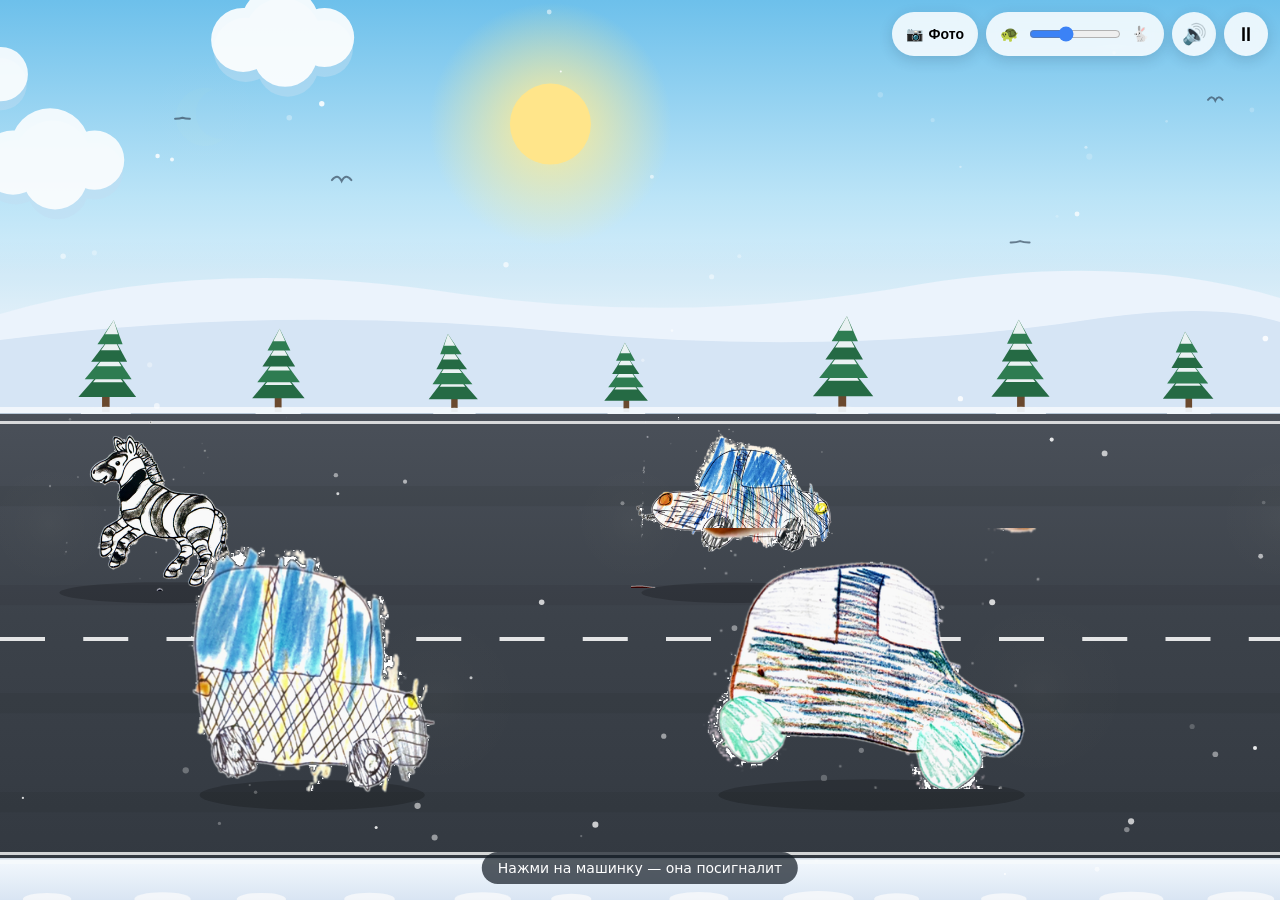
==== index.html @ b276a94a "Сбросить кэш ассетов и сделать кнопку загрузки заметнее" ====
<!doctype html>
<html lang="ru">
<head>
  <meta charset="utf-8">
  <meta name="viewport" content="width=device-width, initial-scale=1, viewport-fit=cover">
  <meta name="theme-color" content="#bfe8fb">
  <meta name="road-build" content="2026-11-26-2">
  <title>Дорога — машинки едут</title>
  <link rel="stylesheet" href="styles.css?v=20261126-2">
</head>
<body>
  <canvas id="scene" aria-label="Дорога, по которой едут машинки"></canvas>

  <div class="hud">
    <button id="addPhotos" class="add-photos" type="button" aria-label="Добавить фото машин" title="Добавить фото"><span aria-hidden="true">📷</span><span>Фото</span></button>
    <label class="speed" title="Скорость потока">
      <span aria-hidden="true">🐢</span>
      <input id="speed" type="range" min="0.4" max="2" step="0.1" value="1" aria-label="Скорость потока">
      <span aria-hidden="true">🐇</span>
    </label>
    <button id="sound" type="button" aria-label="Выключить звук" aria-pressed="true" title="Звук">🔊</button>
    <button id="pause" type="button" aria-label="Пауза" title="Пауза">⏸</button>
  </div>

  <input id="fileInput" type="file" accept="image/*" multiple hidden>

  <div id="hint" class="hint">Нажми на машинку — она посигналит</div>
  <div id="toast" class="toast" role="status" aria-live="polite"></div>

  <aside id="photoPanel" class="photo-panel" aria-label="Только что добавленные машины" hidden>
    <div class="panel-row">
      <div class="panel-meta">
        <span class="panel-label">Новые машины</span>
        <span id="uploadProgress" class="panel-progress" role="status" aria-live="polite"></span>
      </div>
      <button id="panelDone" class="panel-done" type="button">Готово</button>
    </div>
    <div id="panelStrip" class="panel-strip"></div>
    <div class="panel-juice">
      <label for="panelJuice">Сочность</label>
      <input id="panelJuice" type="range" min="0" max="100" step="5" value="50">
      <b id="panelJuiceValue">50%</b>
    </div>
  </aside>

  <div id="dropOverlay" class="drop-overlay" hidden aria-hidden="true">
    <div class="drop-card">
      <span class="drop-icon" aria-hidden="true">🖼️</span>
      <strong>Отпустите фото здесь</strong>
      <span>Машины появятся на дороге</span>
    </div>
  </div>

  <div id="cropModal" class="crop-modal" hidden>
    <div class="crop-dialog" role="dialog" aria-modal="true" aria-labelledby="cropTitle">
      <div class="crop-head">
        <strong id="cropTitle">Обрезать фото</strong>
        <button id="cropCancelX" class="crop-close" type="button" aria-label="Закрыть">×</button>
      </div>
      <div id="cropStage" class="crop-stage">
        <img id="cropImage" alt="Исходное фото машины" draggable="false">
        <div id="cropFrame" class="crop-frame" hidden>
          <span class="crop-handle nw" data-handle="nw"></span>
          <span class="crop-handle ne" data-handle="ne"></span>
          <span class="crop-handle sw" data-handle="sw"></span>
          <span class="crop-handle se" data-handle="se"></span>
          <span class="crop-grid" aria-hidden="true"></span>
        </div>
      </div>
      <div class="crop-actions">
        <button id="cropReset" class="crop-ghost" type="button">Сбросить</button>
        <button id="cropCancel" class="crop-ghost" type="button">Отмена</button>
        <button id="cropApply" class="crop-primary" type="button">Применить</button>
      </div>
    </div>
  </div>

  <script src="image-processing.js?v=20261126-2"></script>
  <script src="car-store.js?v=20261126-2"></script>
  <script src="game.js?v=20261126-2"></script>
</body>
</html>
---- styles.css ----
*,
*::before,
*::after {
  box-sizing: border-box;
}

html,
body {
  margin: 0;
  height: 100%;
  overflow: hidden;
  background: #bfe8fb;
  font-family: system-ui, -apple-system, "Segoe UI", Roboto, sans-serif;
  overscroll-behavior: none;
  -webkit-tap-highlight-color: transparent;
}

#scene {
  position: fixed;
  inset: 0;
  display: block;
  width: 100%;
  height: 100%;
  touch-action: manipulation;
  cursor: pointer;
}

.hud {
  position: fixed;
  top: max(12px, env(safe-area-inset-top));
  right: max(12px, env(safe-area-inset-right));
  display: flex;
  align-items: center;
  gap: 8px;
  z-index: 2;
}

.hud button,
.speed {
  height: 44px;
  border: 0;
  border-radius: 999px;
  background: rgba(255, 255, 255, 0.84);
  box-shadow: 0 4px 14px rgba(20, 40, 60, 0.16);
  backdrop-filter: blur(8px);
  -webkit-backdrop-filter: blur(8px);
}

.hud button {
  width: 44px;
  padding: 0;
  font-size: 20px;
  line-height: 1;
  cursor: pointer;
  transition: transform 0.12s ease, background 0.12s ease;
}

.hud .add-photos {
  display: inline-flex;
  align-items: center;
  justify-content: center;
  gap: 6px;
  width: auto;
  padding: 0 14px;
  font-size: 14px;
  font-weight: 600;
  white-space: nowrap;
}

.hud button:hover {
  background: rgba(255, 255, 255, 0.96);
}

.hud button:active {
  transform: scale(0.93);
}

.hud button[aria-pressed="false"] {
  opacity: 0.6;
}

.speed {
  display: flex;
  align-items: center;
  gap: 8px;
  padding: 0 14px;
  font-size: 15px;
  user-select: none;
}

.speed input {
  width: 92px;
  accent-color: #3b82f6;
  cursor: pointer;
}

.hint {
  position: fixed;
  left: 50%;
  bottom: max(16px, env(safe-area-inset-bottom));
  transform: translateX(-50%);
  padding: 8px 16px;
  border-radius: 999px;
  background: rgba(22, 30, 40, 0.72);
  color: #fff;
  font-size: 14px;
  white-space: nowrap;
  pointer-events: none;
  transition: opacity 0.7s ease;
  z-index: 2;
}

.hint.is-hidden {
  opacity: 0;
}

.toast {
  position: fixed;
  left: 50%;
  top: max(68px, calc(env(safe-area-inset-top) + 60px));
  transform: translate(-50%, -8px);
  max-width: min(90vw, 420px);
  padding: 10px 18px;
  border-radius: 999px;
  background: rgba(22, 30, 40, 0.84);
  color: #fff;
  font-size: 14px;
  text-align: center;
  opacity: 0;
  pointer-events: none;
  transition: opacity 0.35s ease, transform 0.35s ease;
  z-index: 3;
}

.toast.is-visible {
  opacity: 1;
  transform: translate(-50%, 0);
}

/* ============================================================
   Пакетная загрузка фото
   ============================================================ */

.photo-panel {
  position: fixed;
  left: 50%;
  bottom: max(14px, env(safe-area-inset-bottom));
  z-index: 4;
  width: min(94vw, 760px);
  padding: 10px 12px 11px;
  border-radius: 18px;
  background: rgba(255, 255, 255, 0.94);
  box-shadow: 0 12px 34px rgba(20, 40, 60, 0.24);
  backdrop-filter: blur(12px);
  -webkit-backdrop-filter: blur(12px);
  transform: translateX(-50%);
  animation: panel-in 0.22s ease;
}

.photo-panel[hidden],
.drop-overlay[hidden] {
  display: none;
}

@keyframes panel-in {
  from {
    opacity: 0;
    transform: translate(-50%, 12px);
  }
  to {
    opacity: 1;
    transform: translate(-50%, 0);
  }
}

.panel-row {
  display: flex;
  align-items: center;
  gap: 10px;
}

.panel-meta {
  flex: 1;
  min-width: 0;
  display: flex;
  align-items: baseline;
  gap: 8px;
  flex-wrap: wrap;
}

.panel-label {
  font-size: 13px;
  font-weight: 700;
  letter-spacing: -0.01em;
}

.panel-progress {
  font-size: 12px;
  color: #6b7280;
}

.panel-done {
  flex: 0 0 auto;
  min-height: 32px;
  padding: 5px 14px;
  border: 0;
  border-radius: 999px;
  background: #2563eb;
  color: #fff;
  font: inherit;
  font-size: 13px;
  font-weight: 600;
  cursor: pointer;
}

.panel-done:active {
  transform: scale(0.96);
}

.panel-strip {
  display: flex;
  gap: 8px;
  margin-top: 8px;
  padding: 2px 2px 4px;
  overflow-x: auto;
  overscroll-behavior-x: contain;
  scrollbar-width: thin;
}

.panel-strip:empty {
  display: none;
}

.thumb {
  position: relative;
  flex: 0 0 78px;
  width: 78px;
}

.thumb-preview {
  display: block;
  width: 100%;
  height: 58px;
  padding: 3px;
  border: 1px solid #dbe3ed;
  border-radius: 11px;
  background-color: #fff;
  background-image:
    linear-gradient(45deg, #e9eef4 25%, transparent 25%),
    linear-gradient(-45deg, #e9eef4 25%, transparent 25%),
    linear-gradient(45deg, transparent 75%, #e9eef4 75%),
    linear-gradient(-45deg, transparent 75%, #e9eef4 75%);
  background-size: 12px 12px;
  background-position: 0 0, 0 6px, 6px -6px, -6px 0;
  cursor: pointer;
  overflow: hidden;
}

.thumb-preview img {
  width: 100%;
  height: 100%;
  object-fit: contain;
  display: block;
  transition: transform 0.2s ease;
}

.thumb.is-flipped .thumb-preview img {
  transform: scaleX(-1);
}

.thumb-preview:active {
  transform: scale(0.96);
}

.thumb-flip {
  position: absolute;
  left: 5px;
  bottom: 4px;
  padding: 1px 5px;
  border-radius: 999px;
  background: rgba(17, 24, 39, 0.66);
  color: #fff;
  font-size: 10px;
  line-height: 1.5;
  pointer-events: none;
}

.thumb-remove {
  position: absolute;
  top: -6px;
  right: -6px;
  width: 22px;
  height: 22px;
  padding: 0;
  border: 2px solid #fff;
  border-radius: 50%;
  background: #374151;
  color: #fff;
  font: inherit;
  font-size: 14px;
  line-height: 1;
  cursor: pointer;
}

.thumb-remove:active {
  transform: scale(0.9);
}

.thumb-tools {
  display: flex;
  gap: 4px;
  margin-top: 4px;
}

.thumb-tool {
  flex: 1;
  min-width: 0;
  height: 23px;
  padding: 0;
  border: 1px solid #dbe3ed;
  border-radius: 7px;
  background: #f8fafc;
  color: #1f2937;
  font: inherit;
  font-size: 12px;
  line-height: 1;
  cursor: pointer;
}

.thumb-tool:hover {
  background: #eef5ff;
  border-color: #b9cff2;
}

.thumb-tool:active {
  transform: scale(0.94);
}

.thumb-tool:disabled,
.thumb-preview:disabled,
.thumb-remove:disabled {
  opacity: 0.45;
  cursor: default;
}

.thumb.is-busy .thumb-preview {
  opacity: 0.55;
}

.panel-juice {
  display: flex;
  align-items: center;
  gap: 10px;
  margin: 7px 2px 0;
  font-size: 12px;
  color: #4b5563;
}

.panel-juice input {
  flex: 1;
  min-width: 0;
  accent-color: #2563eb;
  cursor: pointer;
}

.panel-juice b {
  min-width: 58px;
  text-align: right;
  font-size: 12px;
  color: #1f2937;
}

.panel-juice input:disabled {
  opacity: 0.45;
  cursor: default;
}

body.panel-open .hint {
  opacity: 0;
}

.drop-overlay {
  position: fixed;
  inset: 0;
  z-index: 9;
  display: grid;
  place-items: center;
  padding: 24px;
  background: rgba(18, 35, 55, 0.34);
  backdrop-filter: blur(3px);
  -webkit-backdrop-filter: blur(3px);
  pointer-events: none;
}

.drop-card {
  display: flex;
  flex-direction: column;
  align-items: center;
  gap: 4px;
  padding: 22px 30px;
  border: 2px dashed rgba(37, 99, 235, 0.6);
  border-radius: 20px;
  background: rgba(255, 255, 255, 0.96);
  box-shadow: 0 14px 40px rgba(20, 40, 60, 0.26);
  text-align: center;
}

.drop-card strong {
  font-size: 17px;
}

.drop-card span:last-child {
  color: #6b7280;
  font-size: 13px;
}

.drop-icon {
  font-size: 32px;
  line-height: 1.2;
}

/* ============================================================
   Ручная обрезка
   ============================================================ */

.crop-modal {
  position: fixed;
  inset: 0;
  z-index: 20;
  display: flex;
  align-items: center;
  justify-content: center;
  padding: 14px;
  background: rgba(12, 22, 36, 0.62);
  backdrop-filter: blur(4px);
  -webkit-backdrop-filter: blur(4px);
}

.crop-modal[hidden],
.crop-frame[hidden] {
  display: none;
}

.crop-dialog {
  display: flex;
  flex-direction: column;
  gap: 10px;
  width: min(94vw, 760px);
  max-height: calc(100vh - 28px);
  max-height: calc(100dvh - 28px);
  padding: 12px;
  border-radius: 18px;
  background: #fff;
  box-shadow: 0 18px 50px rgba(10, 20, 35, 0.3);
}

.crop-head {
  display: flex;
  align-items: center;
  justify-content: space-between;
  gap: 10px;
  padding: 0 2px;
}

.crop-head strong {
  font-size: 15px;
  font-weight: 700;
}

.crop-close {
  flex: 0 0 auto;
  width: 34px;
  height: 34px;
  padding: 0;
  border: 0;
  border-radius: 50%;
  background: #eef2f7;
  color: #1f2937;
  font: inherit;
  font-size: 20px;
  line-height: 1;
  cursor: pointer;
}

.crop-close:disabled {
  opacity: 0.45;
  cursor: default;
}

.crop-stage {
  position: relative;
  align-self: center;
  max-width: 100%;
  line-height: 0;
  user-select: none;
  -webkit-user-select: none;
  touch-action: none;
}

.crop-stage img {
  display: block;
  width: auto;
  height: auto;
  max-width: 100%;
  max-height: min(62vh, 520px);
  max-height: min(62dvh, 520px);
  border-radius: 10px;
  -webkit-user-drag: none;
  user-select: none;
  -webkit-user-select: none;
}

.crop-frame {
  position: absolute;
  box-sizing: border-box;
  border: 2px solid #2563eb;
  box-shadow: 0 0 0 1px rgba(255, 255, 255, 0.8), 0 0 14px rgba(10, 20, 35, 0.3);
  cursor: move;
  touch-action: none;
}

.crop-grid {
  position: absolute;
  inset: 0;
  pointer-events: none;
  background-image:
    linear-gradient(to right, transparent calc(33.33% - 1px), rgba(255, 255, 255, 0.6) 33.33%, transparent calc(33.33% + 1px)),
    linear-gradient(to right, transparent calc(66.66% - 1px), rgba(255, 255, 255, 0.6) 66.66%, transparent calc(66.66% + 1px)),
    linear-gradient(to bottom, transparent calc(33.33% - 1px), rgba(255, 255, 255, 0.6) 33.33%, transparent calc(33.33% + 1px)),
    linear-gradient(to bottom, transparent calc(66.66% - 1px), rgba(255, 255, 255, 0.6) 66.66%, transparent calc(66.66% + 1px));
}

.crop-handle {
  position: absolute;
  width: 24px;
  height: 24px;
  border: 2px solid #2563eb;
  border-radius: 50%;
  background: #fff;
  box-sizing: border-box;
  touch-action: none;
}

.crop-handle.nw {
  left: -12px;
  top: -12px;
  cursor: nwse-resize;
}

.crop-handle.ne {
  right: -12px;
  top: -12px;
  cursor: nesw-resize;
}

.crop-handle.sw {
  left: -12px;
  bottom: -12px;
  cursor: nesw-resize;
}

.crop-handle.se {
  right: -12px;
  bottom: -12px;
  cursor: nwse-resize;
}

.crop-actions {
  display: flex;
  justify-content: flex-end;
  gap: 8px;
  flex-wrap: wrap;
}

.crop-primary,
.crop-ghost {
  min-height: 40px;
  padding: 8px 16px;
  border: 0;
  border-radius: 11px;
  font: inherit;
  font-size: 14px;
  font-weight: 600;
  cursor: pointer;
}

.crop-primary {
  background: #2563eb;
  color: #fff;
}

.crop-primary:disabled {
  background: #a9b8d4;
  cursor: default;
}

.crop-ghost {
  background: #eef2f7;
  color: #1f2937;
}

.crop-ghost:disabled {
  opacity: 0.5;
  cursor: default;
}

@media (max-width: 560px) {
  .speed {
    display: none;
  }

  .photo-panel {
    width: calc(100vw - 16px);
    padding: 9px 10px 10px;
  }

  .thumb {
    flex-basis: 68px;
    width: 68px;
  }

  .thumb-preview {
    height: 52px;
  }

  .thumb-tool {
    height: 22px;
  }

  .crop-dialog {
    width: calc(100vw - 16px);
    padding: 10px;
  }

  .crop-actions button {
    flex: 1;
    min-width: 0;
  }

  .panel-juice b {
    min-width: 48px;
  }
}

@media (prefers-reduced-motion: reduce) {
  .hud button {
    transition: none;
  }
  .hint {
    transition: none;
  }
  .photo-panel {
    animation: none;
  }
}
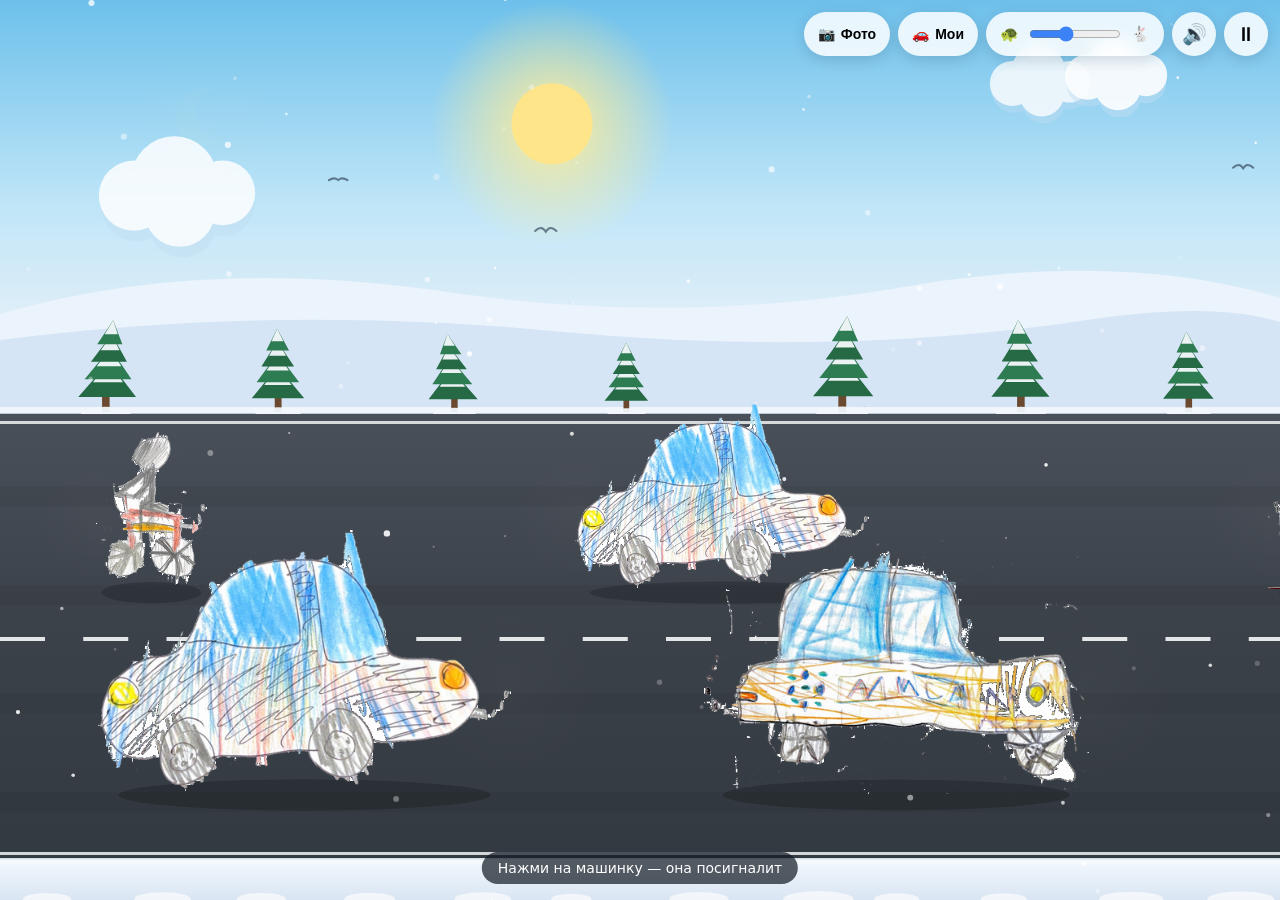
==== commit 5bb314e7: "Добавить гараж локальных машин и очистку" ====
--- a/index.html
+++ b/index.html
@@ -4,15 +4,16 @@
   <meta charset="utf-8">
   <meta name="viewport" content="width=device-width, initial-scale=1, viewport-fit=cover">
   <meta name="theme-color" content="#bfe8fb">
-  <meta name="road-build" content="2026-11-26-2">
+  <meta name="road-build" content="2026-11-26-3">
   <title>Дорога — машинки едут</title>
-  <link rel="stylesheet" href="styles.css?v=20261126-2">
+  <link rel="stylesheet" href="styles.css?v=20261126-3">
 </head>
 <body>
   <canvas id="scene" aria-label="Дорога, по которой едут машинки"></canvas>
 
   <div class="hud">
-    <button id="addPhotos" class="add-photos" type="button" aria-label="Добавить фото машин" title="Добавить фото"><span aria-hidden="true">📷</span><span>Фото</span></button>
+    <button id="addPhotos" class="wide-btn" type="button" aria-label="Добавить фото машин" title="Добавить фото"><span aria-hidden="true">📷</span><span>Фото</span></button>
+    <button id="garageBtn" class="wide-btn" type="button" aria-label="Мои машины" title="Мои машины"><span aria-hidden="true">🚗</span><span>Мои</span></button>
     <label class="speed" title="Скорость потока">
       <span aria-hidden="true">🐢</span>
       <input id="speed" type="range" min="0.4" max="2" step="0.1" value="1" aria-label="Скорость потока">
@@ -30,9 +31,10 @@
   <aside id="photoPanel" class="photo-panel" aria-label="Только что добавленные машины" hidden>
     <div class="panel-row">
       <div class="panel-meta">
-        <span class="panel-label">Новые машины</span>
+        <span id="panelLabel" class="panel-label">Новые машины</span>
         <span id="uploadProgress" class="panel-progress" role="status" aria-live="polite"></span>
       </div>
+      <button id="panelClear" class="panel-clear" type="button" aria-label="Удалить все локальные машины" title="Удалить все локальные машины">🗑</button>
       <button id="panelDone" class="panel-done" type="button">Готово</button>
     </div>
     <div id="panelStrip" class="panel-strip"></div>
@@ -75,8 +77,8 @@
     </div>
   </div>
 
-  <script src="image-processing.js?v=20261126-2"></script>
-  <script src="car-store.js?v=20261126-2"></script>
-  <script src="game.js?v=20261126-2"></script>
+  <script src="image-processing.js?v=20261126-3"></script>
+  <script src="car-store.js?v=20261126-3"></script>
+  <script src="game.js?v=20261126-3"></script>
 </body>
 </html>
--- a/styles.css
+++ b/styles.css
@@ -55,7 +55,7 @@
   transition: transform 0.12s ease, background 0.12s ease;
 }
 
-.hud .add-photos {
+.hud .wide-btn {
   display: inline-flex;
   align-items: center;
   justify-content: center;
@@ -213,6 +213,26 @@
   cursor: pointer;
 }
 
+.panel-clear {
+  flex: 0 0 auto;
+  width: 34px;
+  height: 34px;
+  padding: 0;
+  border: 0;
+  border-radius: 50%;
+  background: #fdecec;
+  color: #b91c1c;
+  font: inherit;
+  font-size: 15px;
+  line-height: 1;
+  cursor: pointer;
+}
+
+.panel-clear:disabled {
+  opacity: 0.45;
+  cursor: default;
+}
+
 .panel-done:active {
   transform: scale(0.96);
 }
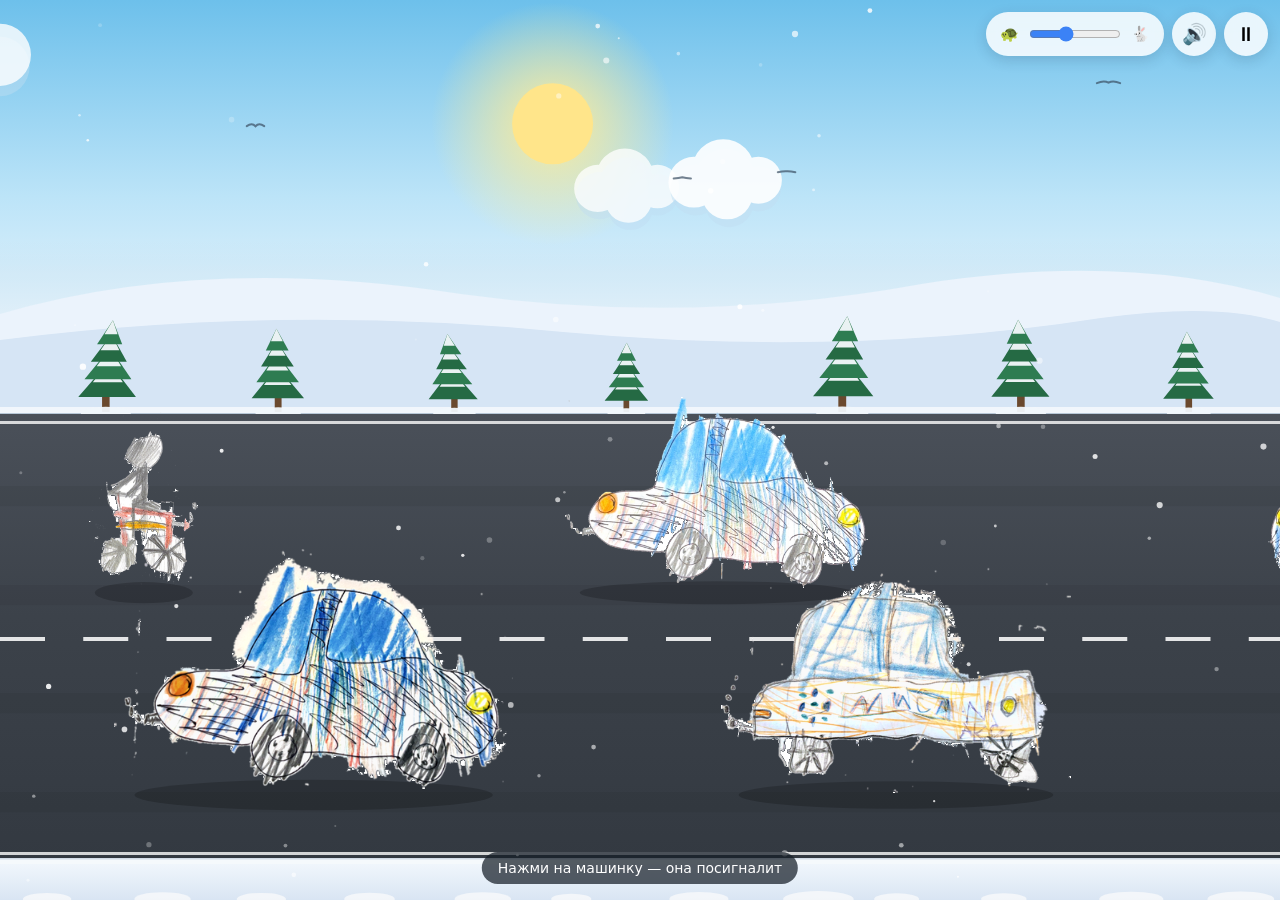
==== commit 60a03958: "Перенести редактирование машин в админку, добавить список и удаление из GitHub" ====
--- a/index.html
+++ b/index.html
@@ -4,16 +4,14 @@
   <meta charset="utf-8">
   <meta name="viewport" content="width=device-width, initial-scale=1, viewport-fit=cover">
   <meta name="theme-color" content="#bfe8fb">
-  <meta name="road-build" content="2026-11-26-3">
+  <meta name="road-build" content="2026-11-27-1">
   <title>Дорога — машинки едут</title>
-  <link rel="stylesheet" href="styles.css?v=20261126-3">
+  <link rel="stylesheet" href="styles.css?v=20261127-1">
 </head>
 <body>
   <canvas id="scene" aria-label="Дорога, по которой едут машинки"></canvas>
 
   <div class="hud">
-    <button id="addPhotos" class="wide-btn" type="button" aria-label="Добавить фото машин" title="Добавить фото"><span aria-hidden="true">📷</span><span>Фото</span></button>
-    <button id="garageBtn" class="wide-btn" type="button" aria-label="Мои машины" title="Мои машины"><span aria-hidden="true">🚗</span><span>Мои</span></button>
     <label class="speed" title="Скорость потока">
       <span aria-hidden="true">🐢</span>
       <input id="speed" type="range" min="0.4" max="2" step="0.1" value="1" aria-label="Скорость потока">
@@ -23,62 +21,9 @@
     <button id="pause" type="button" aria-label="Пауза" title="Пауза">⏸</button>
   </div>
 
-  <input id="fileInput" type="file" accept="image/*" multiple hidden>
-
   <div id="hint" class="hint">Нажми на машинку — она посигналит</div>
   <div id="toast" class="toast" role="status" aria-live="polite"></div>
 
-  <aside id="photoPanel" class="photo-panel" aria-label="Только что добавленные машины" hidden>
-    <div class="panel-row">
-      <div class="panel-meta">
-        <span id="panelLabel" class="panel-label">Новые машины</span>
-        <span id="uploadProgress" class="panel-progress" role="status" aria-live="polite"></span>
-      </div>
-      <button id="panelClear" class="panel-clear" type="button" aria-label="Удалить все локальные машины" title="Удалить все локальные машины">🗑</button>
-      <button id="panelDone" class="panel-done" type="button">Готово</button>
-    </div>
-    <div id="panelStrip" class="panel-strip"></div>
-    <div class="panel-juice">
-      <label for="panelJuice">Сочность</label>
-      <input id="panelJuice" type="range" min="0" max="100" step="5" value="50">
-      <b id="panelJuiceValue">50%</b>
-    </div>
-  </aside>
-
-  <div id="dropOverlay" class="drop-overlay" hidden aria-hidden="true">
-    <div class="drop-card">
-      <span class="drop-icon" aria-hidden="true">🖼️</span>
-      <strong>Отпустите фото здесь</strong>
-      <span>Машины появятся на дороге</span>
-    </div>
-  </div>
-
-  <div id="cropModal" class="crop-modal" hidden>
-    <div class="crop-dialog" role="dialog" aria-modal="true" aria-labelledby="cropTitle">
-      <div class="crop-head">
-        <strong id="cropTitle">Обрезать фото</strong>
-        <button id="cropCancelX" class="crop-close" type="button" aria-label="Закрыть">×</button>
-      </div>
-      <div id="cropStage" class="crop-stage">
-        <img id="cropImage" alt="Исходное фото машины" draggable="false">
-        <div id="cropFrame" class="crop-frame" hidden>
-          <span class="crop-handle nw" data-handle="nw"></span>
-          <span class="crop-handle ne" data-handle="ne"></span>
-          <span class="crop-handle sw" data-handle="sw"></span>
-          <span class="crop-handle se" data-handle="se"></span>
-          <span class="crop-grid" aria-hidden="true"></span>
-        </div>
-      </div>
-      <div class="crop-actions">
-        <button id="cropReset" class="crop-ghost" type="button">Сбросить</button>
-        <button id="cropCancel" class="crop-ghost" type="button">Отмена</button>
-        <button id="cropApply" class="crop-primary" type="button">Применить</button>
-      </div>
-    </div>
-  </div>
-
-  <script src="image-processing.js?v=20261126-3"></script>
-  <script src="car-store.js?v=20261126-3"></script>
-  <script src="game.js?v=20261126-3"></script>
+  <script src="game.js?v=20261127-1"></script>
 </body>
 </html>
--- a/styles.css
+++ b/styles.css
@@ -53,18 +53,6 @@
   line-height: 1;
   cursor: pointer;
   transition: transform 0.12s ease, background 0.12s ease;
-}
-
-.hud .wide-btn {
-  display: inline-flex;
-  align-items: center;
-  justify-content: center;
-  gap: 6px;
-  width: auto;
-  padding: 0 14px;
-  font-size: 14px;
-  font-weight: 600;
-  white-space: nowrap;
 }
 
 .hud button:hover {
@@ -137,528 +125,9 @@
   transform: translate(-50%, 0);
 }
 
-/* ============================================================
-   Пакетная загрузка фото
-   ============================================================ */
-
-.photo-panel {
-  position: fixed;
-  left: 50%;
-  bottom: max(14px, env(safe-area-inset-bottom));
-  z-index: 4;
-  width: min(94vw, 760px);
-  padding: 10px 12px 11px;
-  border-radius: 18px;
-  background: rgba(255, 255, 255, 0.94);
-  box-shadow: 0 12px 34px rgba(20, 40, 60, 0.24);
-  backdrop-filter: blur(12px);
-  -webkit-backdrop-filter: blur(12px);
-  transform: translateX(-50%);
-  animation: panel-in 0.22s ease;
-}
-
-.photo-panel[hidden],
-.drop-overlay[hidden] {
-  display: none;
-}
-
-@keyframes panel-in {
-  from {
-    opacity: 0;
-    transform: translate(-50%, 12px);
-  }
-  to {
-    opacity: 1;
-    transform: translate(-50%, 0);
-  }
-}
-
-.panel-row {
-  display: flex;
-  align-items: center;
-  gap: 10px;
-}
-
-.panel-meta {
-  flex: 1;
-  min-width: 0;
-  display: flex;
-  align-items: baseline;
-  gap: 8px;
-  flex-wrap: wrap;
-}
-
-.panel-label {
-  font-size: 13px;
-  font-weight: 700;
-  letter-spacing: -0.01em;
-}
-
-.panel-progress {
-  font-size: 12px;
-  color: #6b7280;
-}
-
-.panel-done {
-  flex: 0 0 auto;
-  min-height: 32px;
-  padding: 5px 14px;
-  border: 0;
-  border-radius: 999px;
-  background: #2563eb;
-  color: #fff;
-  font: inherit;
-  font-size: 13px;
-  font-weight: 600;
-  cursor: pointer;
-}
-
-.panel-clear {
-  flex: 0 0 auto;
-  width: 34px;
-  height: 34px;
-  padding: 0;
-  border: 0;
-  border-radius: 50%;
-  background: #fdecec;
-  color: #b91c1c;
-  font: inherit;
-  font-size: 15px;
-  line-height: 1;
-  cursor: pointer;
-}
-
-.panel-clear:disabled {
-  opacity: 0.45;
-  cursor: default;
-}
-
-.panel-done:active {
-  transform: scale(0.96);
-}
-
-.panel-strip {
-  display: flex;
-  gap: 8px;
-  margin-top: 8px;
-  padding: 2px 2px 4px;
-  overflow-x: auto;
-  overscroll-behavior-x: contain;
-  scrollbar-width: thin;
-}
-
-.panel-strip:empty {
-  display: none;
-}
-
-.thumb {
-  position: relative;
-  flex: 0 0 78px;
-  width: 78px;
-}
-
-.thumb-preview {
-  display: block;
-  width: 100%;
-  height: 58px;
-  padding: 3px;
-  border: 1px solid #dbe3ed;
-  border-radius: 11px;
-  background-color: #fff;
-  background-image:
-    linear-gradient(45deg, #e9eef4 25%, transparent 25%),
-    linear-gradient(-45deg, #e9eef4 25%, transparent 25%),
-    linear-gradient(45deg, transparent 75%, #e9eef4 75%),
-    linear-gradient(-45deg, transparent 75%, #e9eef4 75%);
-  background-size: 12px 12px;
-  background-position: 0 0, 0 6px, 6px -6px, -6px 0;
-  cursor: pointer;
-  overflow: hidden;
-}
-
-.thumb-preview img {
-  width: 100%;
-  height: 100%;
-  object-fit: contain;
-  display: block;
-  transition: transform 0.2s ease;
-}
-
-.thumb.is-flipped .thumb-preview img {
-  transform: scaleX(-1);
-}
-
-.thumb-preview:active {
-  transform: scale(0.96);
-}
-
-.thumb-flip {
-  position: absolute;
-  left: 5px;
-  bottom: 4px;
-  padding: 1px 5px;
-  border-radius: 999px;
-  background: rgba(17, 24, 39, 0.66);
-  color: #fff;
-  font-size: 10px;
-  line-height: 1.5;
-  pointer-events: none;
-}
-
-.thumb-remove {
-  position: absolute;
-  top: -6px;
-  right: -6px;
-  width: 22px;
-  height: 22px;
-  padding: 0;
-  border: 2px solid #fff;
-  border-radius: 50%;
-  background: #374151;
-  color: #fff;
-  font: inherit;
-  font-size: 14px;
-  line-height: 1;
-  cursor: pointer;
-}
-
-.thumb-remove:active {
-  transform: scale(0.9);
-}
-
-.thumb-tools {
-  display: flex;
-  gap: 4px;
-  margin-top: 4px;
-}
-
-.thumb-tool {
-  flex: 1;
-  min-width: 0;
-  height: 23px;
-  padding: 0;
-  border: 1px solid #dbe3ed;
-  border-radius: 7px;
-  background: #f8fafc;
-  color: #1f2937;
-  font: inherit;
-  font-size: 12px;
-  line-height: 1;
-  cursor: pointer;
-}
-
-.thumb-tool:hover {
-  background: #eef5ff;
-  border-color: #b9cff2;
-}
-
-.thumb-tool:active {
-  transform: scale(0.94);
-}
-
-.thumb-tool:disabled,
-.thumb-preview:disabled,
-.thumb-remove:disabled {
-  opacity: 0.45;
-  cursor: default;
-}
-
-.thumb.is-busy .thumb-preview {
-  opacity: 0.55;
-}
-
-.panel-juice {
-  display: flex;
-  align-items: center;
-  gap: 10px;
-  margin: 7px 2px 0;
-  font-size: 12px;
-  color: #4b5563;
-}
-
-.panel-juice input {
-  flex: 1;
-  min-width: 0;
-  accent-color: #2563eb;
-  cursor: pointer;
-}
-
-.panel-juice b {
-  min-width: 58px;
-  text-align: right;
-  font-size: 12px;
-  color: #1f2937;
-}
-
-.panel-juice input:disabled {
-  opacity: 0.45;
-  cursor: default;
-}
-
-body.panel-open .hint {
-  opacity: 0;
-}
-
-.drop-overlay {
-  position: fixed;
-  inset: 0;
-  z-index: 9;
-  display: grid;
-  place-items: center;
-  padding: 24px;
-  background: rgba(18, 35, 55, 0.34);
-  backdrop-filter: blur(3px);
-  -webkit-backdrop-filter: blur(3px);
-  pointer-events: none;
-}
-
-.drop-card {
-  display: flex;
-  flex-direction: column;
-  align-items: center;
-  gap: 4px;
-  padding: 22px 30px;
-  border: 2px dashed rgba(37, 99, 235, 0.6);
-  border-radius: 20px;
-  background: rgba(255, 255, 255, 0.96);
-  box-shadow: 0 14px 40px rgba(20, 40, 60, 0.26);
-  text-align: center;
-}
-
-.drop-card strong {
-  font-size: 17px;
-}
-
-.drop-card span:last-child {
-  color: #6b7280;
-  font-size: 13px;
-}
-
-.drop-icon {
-  font-size: 32px;
-  line-height: 1.2;
-}
-
-/* ============================================================
-   Ручная обрезка
-   ============================================================ */
-
-.crop-modal {
-  position: fixed;
-  inset: 0;
-  z-index: 20;
-  display: flex;
-  align-items: center;
-  justify-content: center;
-  padding: 14px;
-  background: rgba(12, 22, 36, 0.62);
-  backdrop-filter: blur(4px);
-  -webkit-backdrop-filter: blur(4px);
-}
-
-.crop-modal[hidden],
-.crop-frame[hidden] {
-  display: none;
-}
-
-.crop-dialog {
-  display: flex;
-  flex-direction: column;
-  gap: 10px;
-  width: min(94vw, 760px);
-  max-height: calc(100vh - 28px);
-  max-height: calc(100dvh - 28px);
-  padding: 12px;
-  border-radius: 18px;
-  background: #fff;
-  box-shadow: 0 18px 50px rgba(10, 20, 35, 0.3);
-}
-
-.crop-head {
-  display: flex;
-  align-items: center;
-  justify-content: space-between;
-  gap: 10px;
-  padding: 0 2px;
-}
-
-.crop-head strong {
-  font-size: 15px;
-  font-weight: 700;
-}
-
-.crop-close {
-  flex: 0 0 auto;
-  width: 34px;
-  height: 34px;
-  padding: 0;
-  border: 0;
-  border-radius: 50%;
-  background: #eef2f7;
-  color: #1f2937;
-  font: inherit;
-  font-size: 20px;
-  line-height: 1;
-  cursor: pointer;
-}
-
-.crop-close:disabled {
-  opacity: 0.45;
-  cursor: default;
-}
-
-.crop-stage {
-  position: relative;
-  align-self: center;
-  max-width: 100%;
-  line-height: 0;
-  user-select: none;
-  -webkit-user-select: none;
-  touch-action: none;
-}
-
-.crop-stage img {
-  display: block;
-  width: auto;
-  height: auto;
-  max-width: 100%;
-  max-height: min(62vh, 520px);
-  max-height: min(62dvh, 520px);
-  border-radius: 10px;
-  -webkit-user-drag: none;
-  user-select: none;
-  -webkit-user-select: none;
-}
-
-.crop-frame {
-  position: absolute;
-  box-sizing: border-box;
-  border: 2px solid #2563eb;
-  box-shadow: 0 0 0 1px rgba(255, 255, 255, 0.8), 0 0 14px rgba(10, 20, 35, 0.3);
-  cursor: move;
-  touch-action: none;
-}
-
-.crop-grid {
-  position: absolute;
-  inset: 0;
-  pointer-events: none;
-  background-image:
-    linear-gradient(to right, transparent calc(33.33% - 1px), rgba(255, 255, 255, 0.6) 33.33%, transparent calc(33.33% + 1px)),
-    linear-gradient(to right, transparent calc(66.66% - 1px), rgba(255, 255, 255, 0.6) 66.66%, transparent calc(66.66% + 1px)),
-    linear-gradient(to bottom, transparent calc(33.33% - 1px), rgba(255, 255, 255, 0.6) 33.33%, transparent calc(33.33% + 1px)),
-    linear-gradient(to bottom, transparent calc(66.66% - 1px), rgba(255, 255, 255, 0.6) 66.66%, transparent calc(66.66% + 1px));
-}
-
-.crop-handle {
-  position: absolute;
-  width: 24px;
-  height: 24px;
-  border: 2px solid #2563eb;
-  border-radius: 50%;
-  background: #fff;
-  box-sizing: border-box;
-  touch-action: none;
-}
-
-.crop-handle.nw {
-  left: -12px;
-  top: -12px;
-  cursor: nwse-resize;
-}
-
-.crop-handle.ne {
-  right: -12px;
-  top: -12px;
-  cursor: nesw-resize;
-}
-
-.crop-handle.sw {
-  left: -12px;
-  bottom: -12px;
-  cursor: nesw-resize;
-}
-
-.crop-handle.se {
-  right: -12px;
-  bottom: -12px;
-  cursor: nwse-resize;
-}
-
-.crop-actions {
-  display: flex;
-  justify-content: flex-end;
-  gap: 8px;
-  flex-wrap: wrap;
-}
-
-.crop-primary,
-.crop-ghost {
-  min-height: 40px;
-  padding: 8px 16px;
-  border: 0;
-  border-radius: 11px;
-  font: inherit;
-  font-size: 14px;
-  font-weight: 600;
-  cursor: pointer;
-}
-
-.crop-primary {
-  background: #2563eb;
-  color: #fff;
-}
-
-.crop-primary:disabled {
-  background: #a9b8d4;
-  cursor: default;
-}
-
-.crop-ghost {
-  background: #eef2f7;
-  color: #1f2937;
-}
-
-.crop-ghost:disabled {
-  opacity: 0.5;
-  cursor: default;
-}
-
 @media (max-width: 560px) {
   .speed {
     display: none;
-  }
-
-  .photo-panel {
-    width: calc(100vw - 16px);
-    padding: 9px 10px 10px;
-  }
-
-  .thumb {
-    flex-basis: 68px;
-    width: 68px;
-  }
-
-  .thumb-preview {
-    height: 52px;
-  }
-
-  .thumb-tool {
-    height: 22px;
-  }
-
-  .crop-dialog {
-    width: calc(100vw - 16px);
-    padding: 10px;
-  }
-
-  .crop-actions button {
-    flex: 1;
-    min-width: 0;
-  }
-
-  .panel-juice b {
-    min-width: 48px;
   }
 }
 
@@ -669,7 +138,4 @@
   .hint {
     transition: none;
   }
-  .photo-panel {
-    animation: none;
-  }
 }
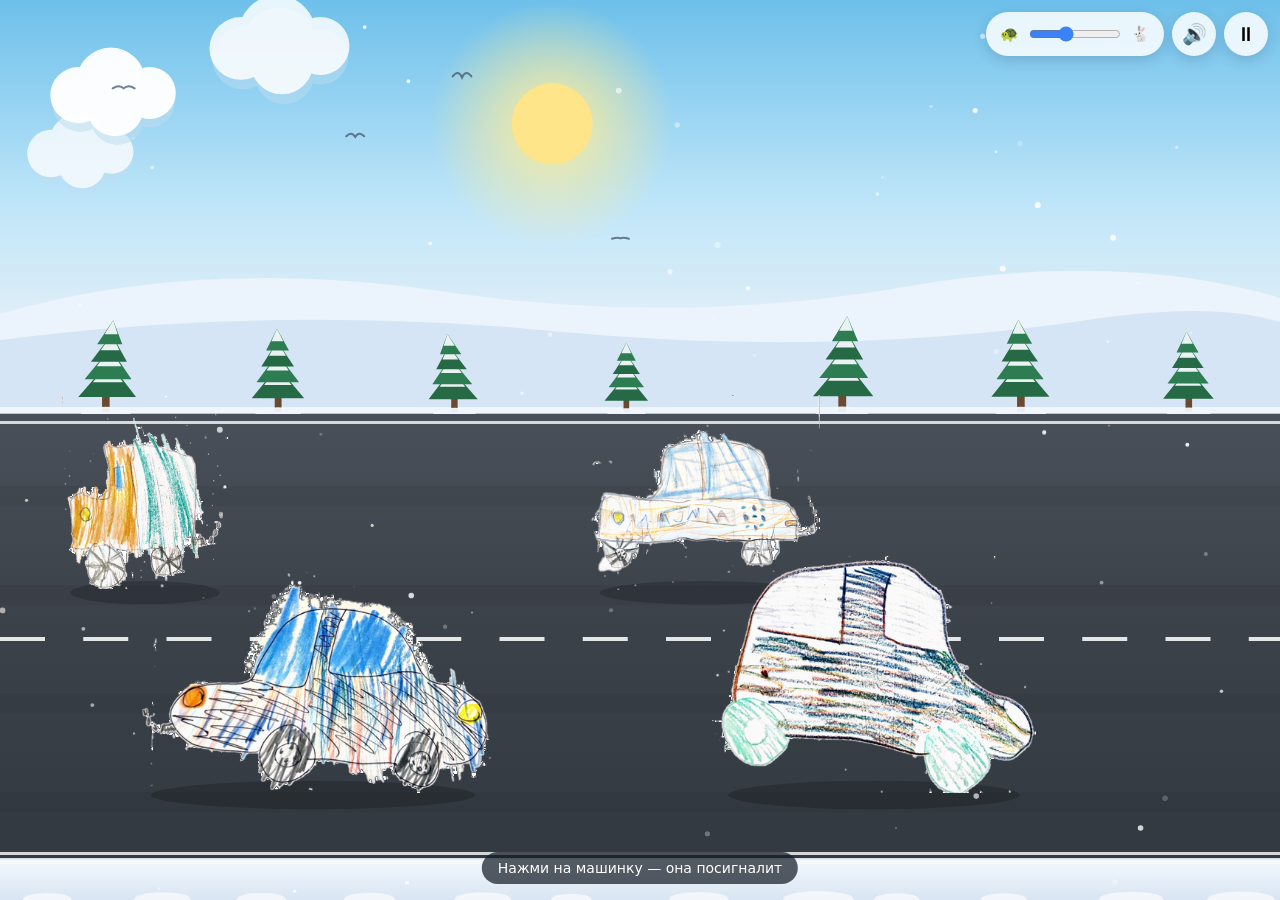
==== commit b3cd975b: "Обновить версию game.js, чтобы телефон не брал старый кэш" ====
--- a/index.html
+++ b/index.html
@@ -24,6 +24,6 @@
   <div id="hint" class="hint">Нажми на машинку — она посигналит</div>
   <div id="toast" class="toast" role="status" aria-live="polite"></div>
 
-  <script src="game.js?v=20261127-1"></script>
+  <script src="game.js?v=20261127-8"></script>
 </body>
 </html>
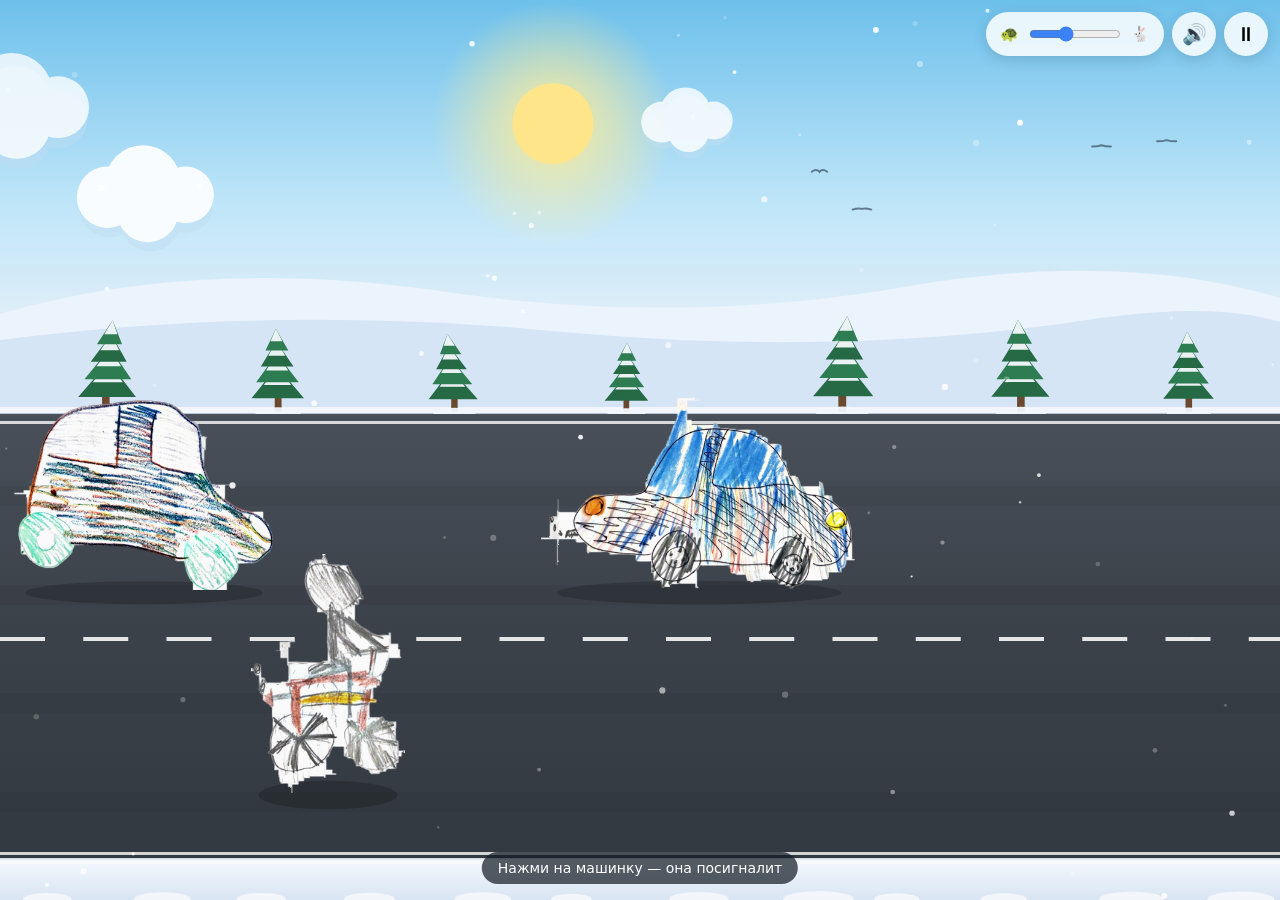
==== commit 28b92ef0: "Вернуть снег поверх машин и сгладить светлый край вырезанных PNG" ====
--- a/index.html
+++ b/index.html
@@ -4,7 +4,7 @@
   <meta charset="utf-8">
   <meta name="viewport" content="width=device-width, initial-scale=1, viewport-fit=cover">
   <meta name="theme-color" content="#bfe8fb">
-  <meta name="road-build" content="2026-11-27-1">
+  <meta name="road-build" content="2026-11-27-2">
   <title>Дорога — машинки едут</title>
   <link rel="stylesheet" href="styles.css?v=20261127-1">
 </head>
@@ -24,6 +24,6 @@
   <div id="hint" class="hint">Нажми на машинку — она посигналит</div>
   <div id="toast" class="toast" role="status" aria-live="polite"></div>
 
-  <script src="game.js?v=20261127-8"></script>
+  <script src="game.js?v=20261127-9"></script>
 </body>
 </html>
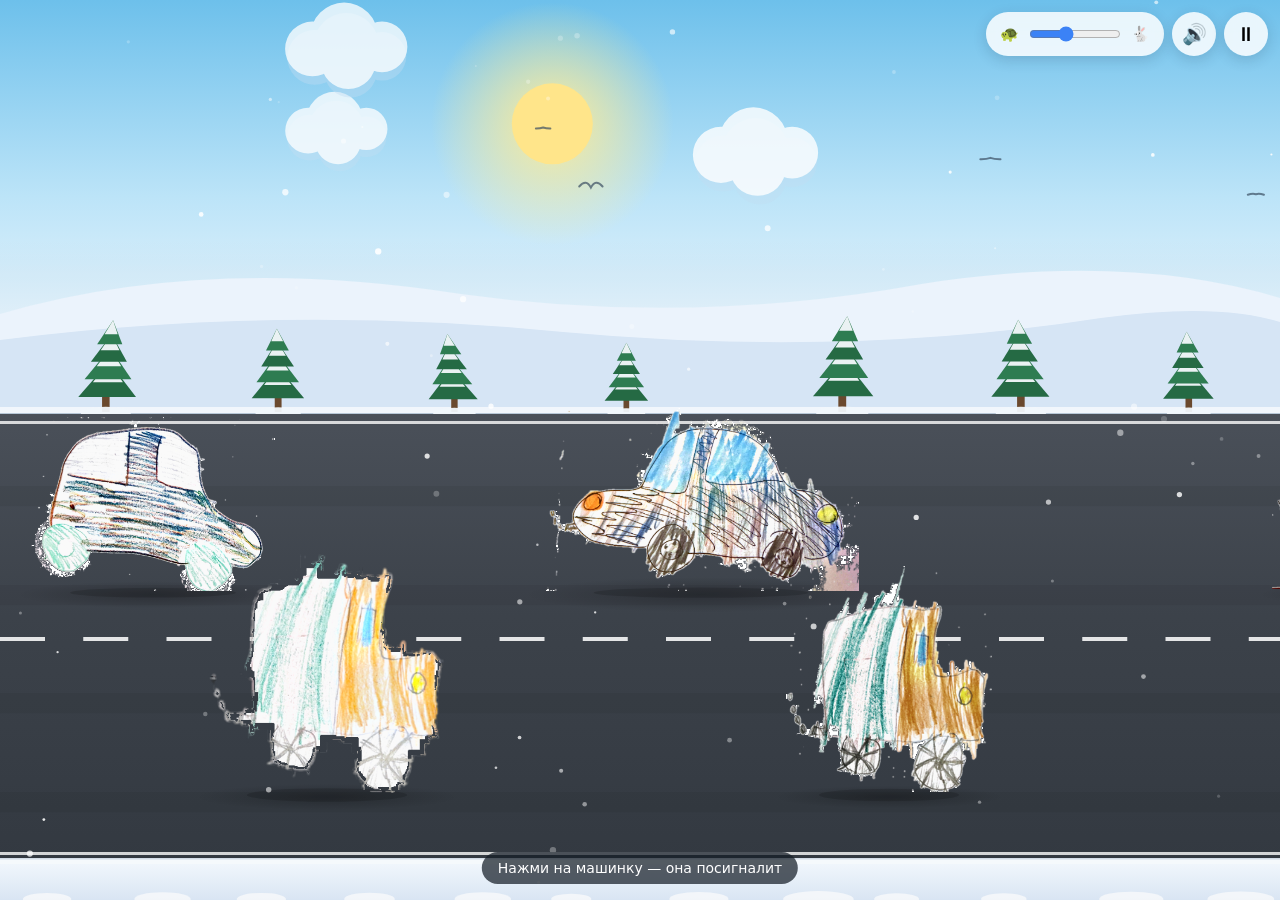
==== commit b3229e00: "Сгладить контур машин и сделать мягкую тень" ====
--- a/index.html
+++ b/index.html
@@ -4,7 +4,7 @@
   <meta charset="utf-8">
   <meta name="viewport" content="width=device-width, initial-scale=1, viewport-fit=cover">
   <meta name="theme-color" content="#bfe8fb">
-  <meta name="road-build" content="2026-11-27-2">
+  <meta name="road-build" content="2026-11-27-3">
   <title>Дорога — машинки едут</title>
   <link rel="stylesheet" href="styles.css?v=20261127-1">
 </head>
@@ -24,6 +24,6 @@
   <div id="hint" class="hint">Нажми на машинку — она посигналит</div>
   <div id="toast" class="toast" role="status" aria-live="polite"></div>
 
-  <script src="game.js?v=20261127-9"></script>
+  <script src="game.js?v=20261127-12"></script>
 </body>
 </html>
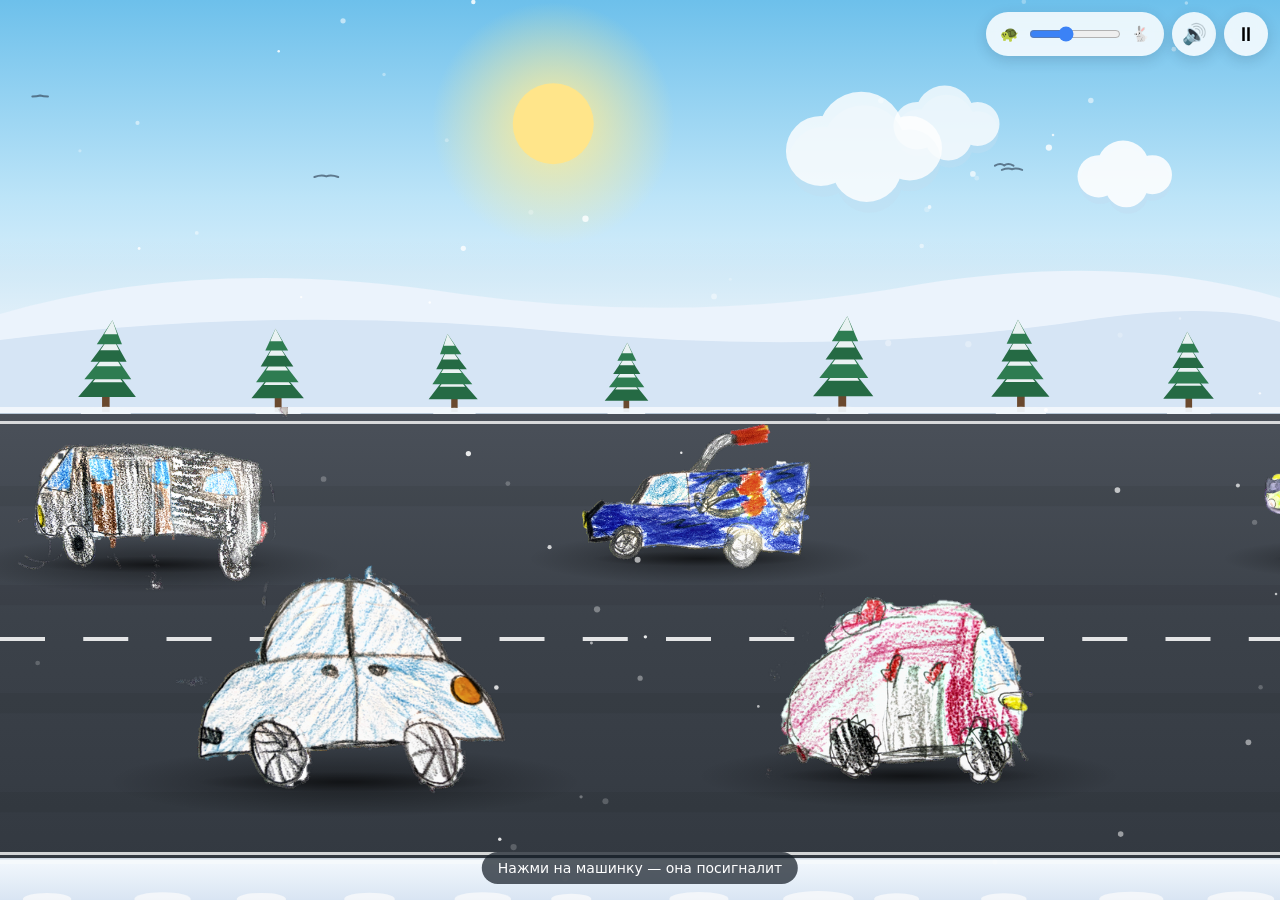
==== commit ba73f04f: "Поднять тень под машинами по видимому низу колёс" ====
--- a/index.html
+++ b/index.html
@@ -24,6 +24,6 @@
   <div id="hint" class="hint">Нажми на машинку — она посигналит</div>
   <div id="toast" class="toast" role="status" aria-live="polite"></div>
 
-  <script src="game.js?v=20261127-12"></script>
+  <script src="game.js?v=20261127-13"></script>
 </body>
 </html>
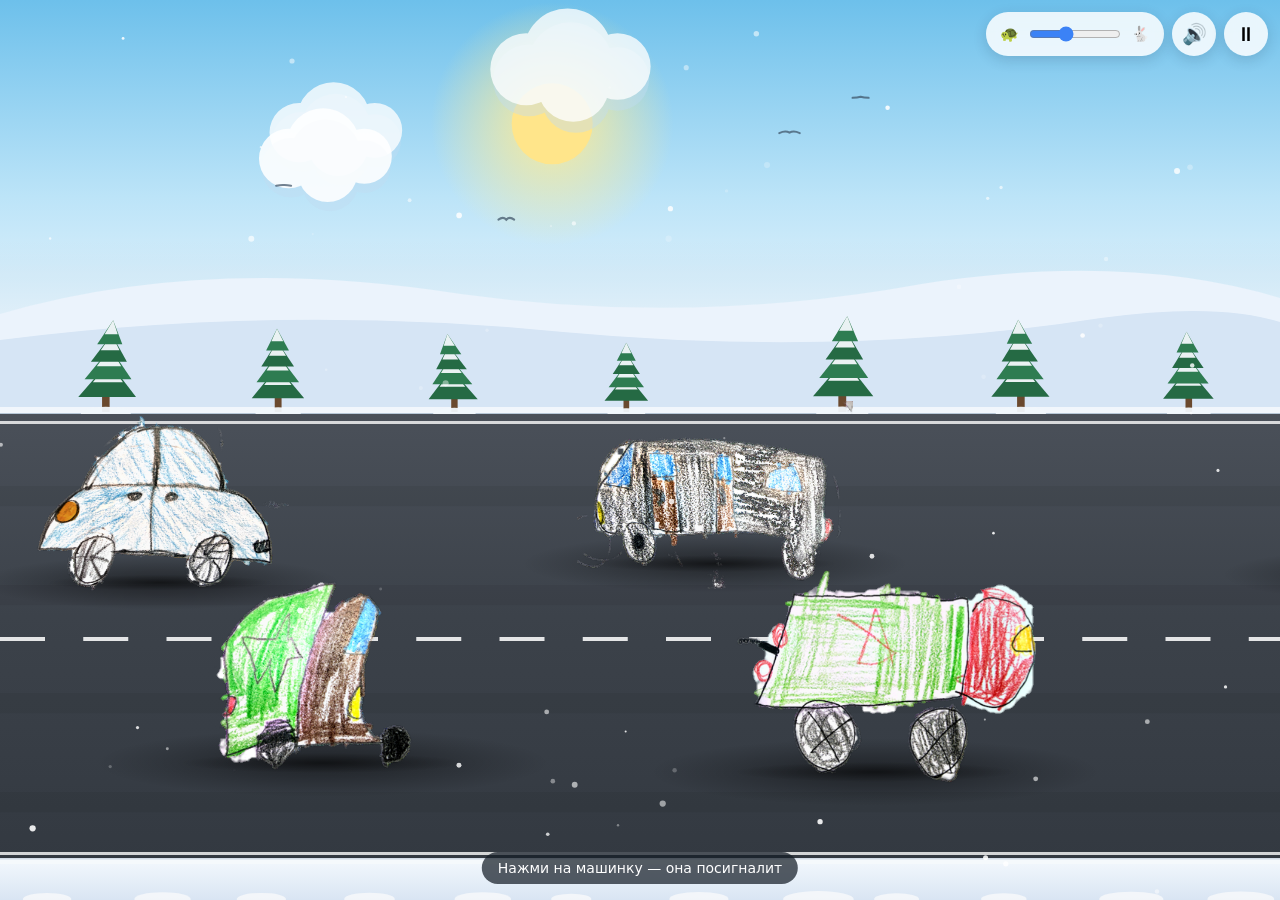
==== commit 1bf4dc74: "Придвинуть свечение фар ближе к машине" ====
--- a/index.html
+++ b/index.html
@@ -24,6 +24,6 @@
   <div id="hint" class="hint">Нажми на машинку — она посигналит</div>
   <div id="toast" class="toast" role="status" aria-live="polite"></div>
 
-  <script src="game.js?v=20261127-13"></script>
+  <script src="game.js?v=20261127-14"></script>
 </body>
 </html>
